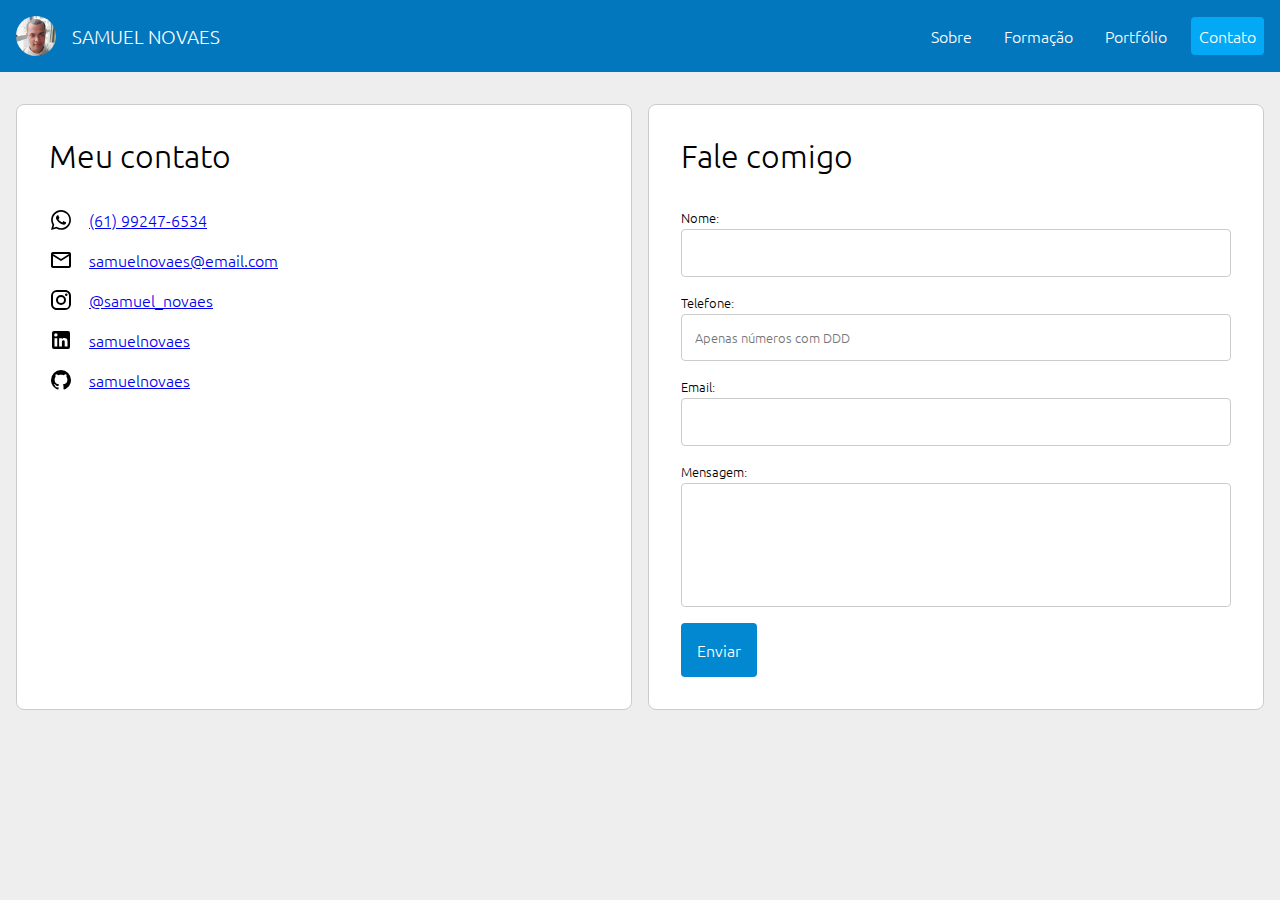
==== contato.html @ 1e697c5f "fix header reponsivity" ====
<!DOCTYPE html>
<html lang="pt-BR">

<head>
  <meta charset="UTF-8">
  <meta name="viewport" content="width=device-width, initial-scale=1.0">
  <title>Contato - Samuel Novaes</title>
  <link rel="preload" href="css/global.css" as="style" />
  <link rel="preload" href="css/contato.css" as="style" />
  <link rel="stylesheet" href="css/global.css">
  <link rel="stylesheet" href="css/contato.css">
  <link rel="shortcut icon" href="img/favicon.png" type="image/png">
</head>

<body>

  <header>
    <div class="container">
      <div class="menu-info">
        <div class="logo">
          <div class="avatar"></div>
          <span>Samuel Novaes</span>
        </div>
        <div id="menu-toggle"></div>
      </div>
      <nav id="menu">
        <ul>
          <li><a href="index.html">Sobre</a></li>
          <li><a href="formacao.html">Formação</a></li>
          <li><a href="portfolio.html">Portfólio</a></li>
          <li><a href="#">Contato</a></li>
        </ul>
      </nav>
    </div>
  </header>

  <main>
    <div class="container">
      <div class="row">

        <div class="card">
          <h1>Meu contato</h1>
          <div class="social">
            <div class="social-item">
              <img src="img/icons/whatsapp.svg">
              <a href="https://web.whatsapp.com/send?phone=5561992476534" title="WhatsApp" target="_blank">(61) 99247-6534</a>
            </div>
            <div class="social-item">
              <img src="img/icons/email.svg">
              <a href="mailto:samuelnovaes@email.com" title="E-mail">samuelnovaes@email.com</a>
            </div>
            <div class="social-item">
              <img src="img/icons/instagram.svg">
              <a href="https://instagram.com/samuel_novaes" title="Instagram" target="_blank">@samuel_novaes</a>
            </div>
            <div class="social-item">
              <img src="img/icons/linkedin.svg">
              <a href="https://www.linkedin.com/in/samuelnovaes" title="LinkedIn" target="_blank">samuelnovaes</a>
            </div>
            <div class="social-item">
              <img src="img/icons/github.svg">
              <a href="https://github.com/samuelnovaes" title="Github" target="_blank">samuelnovaes</a>
            </div>
          </div>
        </div>

        <div class="card">
          <h1>Fale comigo</h1>
          <form id="contact-form">
            <input type="hidden" name="access_key" value="a68bb881-5fca-451a-be86-a1e8e211fb91">
            <div class="field">
              <label for="nome">Nome:</label>
              <input name="nome" type="text" id="nome" required>
            </div>
            <div class="field">
              <label for="telefone">Telefone:</label>
              <input name="telefone" type="tel" id="telefone" placeholder="Apenas números com DDD" pattern="\d{11}" title="Insira um telefone válido" required>
            </div>
            <div class="field">
              <label for="email">Email:</label>
              <input name="email" type="email" id="email" required>
            </div>
            <div class="field">
              <label for="mensagem">Mensagem:</label>
              <textarea name="mensagem" id="mensagem" rows="5" required></textarea>
            </div>
            <button type="submit" id="submit-btn">Enviar</button>
          </form>
        </div>

      </div>
    </div>
  </main>

  <script src="scripts/global.js"></script>
  <script src="scripts/contato.js"></script>

</body>

</html>
---- css/global.css ----
@import url(fonts.css);

* {
  padding: 0;
  margin: 0;
  font-family: Ubuntu;
  box-sizing: border-box;
}

html {
  font-size: 16px;
}

:root {
  --color-primary-main: #0277BD;
  --color-primary-contrast: #FFFFFF;
  --color-primary-hover: #0288D1;
  --color-primary-active: #03A9F4;
  --color-borders: #CCCCCC;
}

body {
  background-color: #EEEEEE;
}

header {
  background-color: var(--color-primary-main);
  color: var(--color-primary-contrast);
  position: sticky;
  top: 0;
}

header .container {
  display: flex;
  align-items: center;
  justify-content: space-between;
  padding: 1em;
}

header nav ul {
  display: flex;
  list-style-type: none;
  gap: 1em;
}

header nav li {
  border-radius: 4px;
}

header nav a {
  text-decoration: none;
  padding: 0.5em;
  display: inline-block;
  color: var(--color-primary-contrast);
}

header nav li:hover {
  background-color: var(--color-primary-hover);
}

header nav li:has(a[href="#"]) {
  background-color: var(--color-primary-active);
}

header nav a:has(a[href="#"]) {
  cursor: default;
}

.container {
  max-width: 80em;
  margin: 0 auto;
  padding: 2em 1em;
}

p, h1 {
  margin-bottom: 1em;
}

hr {
  border: none;
  border-bottom: 1px solid var(--color-borders);
}

h1 {
  font-weight: normal;
}

button {
  background-color: var(--color-primary-hover);
  color: var(--color-primary-contrast);
  font-size: 1em;
  padding: 1em;
  border: none;
  cursor: pointer;
  border-radius: 4px;
  width: fit-content;
}

button:disabled {
  background-color: var(--color-borders);
  cursor: not-allowed;
}

.card {
  background-color: white;
  border-radius: 8px;
  border: 1px solid var(--color-borders);
  padding: 2em;
}

#menu-toggle {
  width: 2em;
  height: 2em;
  background-image: url(../img/icons/menu.svg);
  background-repeat: no-repeat;
  background-size: contain;
  cursor: pointer;
  display: none;
}

.menu-info {
  display: flex;
  justify-content: space-between;
  width: 100%;
  align-items: center;
}

.logo {
  display: flex;
  gap: 1em;
  align-items: center;
}

.logo span {
  font-size: 1.2em;
  font-weight: lighter;
  text-transform: uppercase;
}

.avatar {
  width: 2.5em;
  height: 2.5em;
  background-image: url(../img/avatar.jpg);
  background-size: cover;
  border-radius: 50%;
}

@media screen and (width < 1000px) {
  #menu-toggle {
    display: block;
  }
  header .container {
    flex-direction: column;
    align-items: flex-start;
    gap: 1em;
  }
  header nav {
    display: none;
    width: 100%;
    position: fixed;
    background-color: var(--color-primary-main);
    top: 4.5em;
    left: 0;
    padding: 0 0.5em 0.5em 0.5em;
  }
  header nav ul {
    flex-direction: column;
  }
  .card {
    padding: 1em;
  }
  .container {
    padding: 1em;
  }
}
---- css/contato.css ----
.field {
  display: flex;
  flex-direction: column;
  gap: 2px;
}

.field label {
  font-size: small;
}

.card {
  flex: 1;
}

.field input, .field textarea {
  padding: 1em;
  border: 1px solid var(--color-borders);
  border-radius: 4px;
}

.field input:focus, .field textarea:focus {
  outline: 1px solid var(--color-primary-main)
}

.field textarea {
  resize: none;
}

form {
  display: flex;
  flex-direction: column;
  gap: 1em;
}

.row {
  display: flex;
  gap: 1em;
}

.social {
  display: flex;
  flex-direction: column;
  gap: 1em;
}

.social-item {
  display: flex;
  align-items: center;
  gap: 1em;
}

.social-item img {
  width: 1.5em;
  height: 1.5em;
}

@media screen and (width < 1000px) {
  .row {
    flex-direction: column;
  }
}
---- css/global.css ----
@import url(fonts.css);

* {
  padding: 0;
  margin: 0;
  font-family: Ubuntu;
  box-sizing: border-box;
}

html {
  font-size: 16px;
}

:root {
  --color-primary-main: #0277BD;
  --color-primary-contrast: #FFFFFF;
  --color-primary-hover: #0288D1;
  --color-primary-active: #03A9F4;
  --color-borders: #CCCCCC;
}

body {
  background-color: #EEEEEE;
}

header {
  background-color: var(--color-primary-main);
  color: var(--color-primary-contrast);
  position: sticky;
  top: 0;
}

header .container {
  display: flex;
  align-items: center;
  justify-content: space-between;
  padding: 1em;
}

header nav ul {
  display: flex;
  list-style-type: none;
  gap: 1em;
}

header nav li {
  border-radius: 4px;
}

header nav a {
  text-decoration: none;
  padding: 0.5em;
  display: inline-block;
  color: var(--color-primary-contrast);
}

header nav li:hover {
  background-color: var(--color-primary-hover);
}

header nav li:has(a[href="#"]) {
  background-color: var(--color-primary-active);
}

header nav a:has(a[href="#"]) {
  cursor: default;
}

.container {
  max-width: 80em;
  margin: 0 auto;
  padding: 2em 1em;
}

p, h1 {
  margin-bottom: 1em;
}

hr {
  border: none;
  border-bottom: 1px solid var(--color-borders);
}

h1 {
  font-weight: normal;
}

button {
  background-color: var(--color-primary-hover);
  color: var(--color-primary-contrast);
  font-size: 1em;
  padding: 1em;
  border: none;
  cursor: pointer;
  border-radius: 4px;
  width: fit-content;
}

button:disabled {
  background-color: var(--color-borders);
  cursor: not-allowed;
}

.card {
  background-color: white;
  border-radius: 8px;
  border: 1px solid var(--color-borders);
  padding: 2em;
}

#menu-toggle {
  width: 2em;
  height: 2em;
  background-image: url(../img/icons/menu.svg);
  background-repeat: no-repeat;
  background-size: contain;
  cursor: pointer;
  display: none;
}

.menu-info {
  display: flex;
  justify-content: space-between;
  width: 100%;
  align-items: center;
}

.logo {
  display: flex;
  gap: 1em;
  align-items: center;
}

.logo span {
  font-size: 1.2em;
  font-weight: lighter;
  text-transform: uppercase;
}

.avatar {
  width: 2.5em;
  height: 2.5em;
  background-image: url(../img/avatar.jpg);
  background-size: cover;
  border-radius: 50%;
}

@media screen and (width < 1000px) {
  #menu-toggle {
    display: block;
  }
  header .container {
    flex-direction: column;
    align-items: flex-start;
    gap: 1em;
  }
  header nav {
    display: none;
    width: 100%;
    position: fixed;
    background-color: var(--color-primary-main);
    top: 4.5em;
    left: 0;
    padding: 0 0.5em 0.5em 0.5em;
  }
  header nav ul {
    flex-direction: column;
  }
  .card {
    padding: 1em;
  }
  .container {
    padding: 1em;
  }
}
---- css/contato.css ----
.field {
  display: flex;
  flex-direction: column;
  gap: 2px;
}

.field label {
  font-size: small;
}

.card {
  flex: 1;
}

.field input, .field textarea {
  padding: 1em;
  border: 1px solid var(--color-borders);
  border-radius: 4px;
}

.field input:focus, .field textarea:focus {
  outline: 1px solid var(--color-primary-main)
}

.field textarea {
  resize: none;
}

form {
  display: flex;
  flex-direction: column;
  gap: 1em;
}

.row {
  display: flex;
  gap: 1em;
}

.social {
  display: flex;
  flex-direction: column;
  gap: 1em;
}

.social-item {
  display: flex;
  align-items: center;
  gap: 1em;
}

.social-item img {
  width: 1.5em;
  height: 1.5em;
}

@media screen and (width < 1000px) {
  .row {
    flex-direction: column;
  }
}
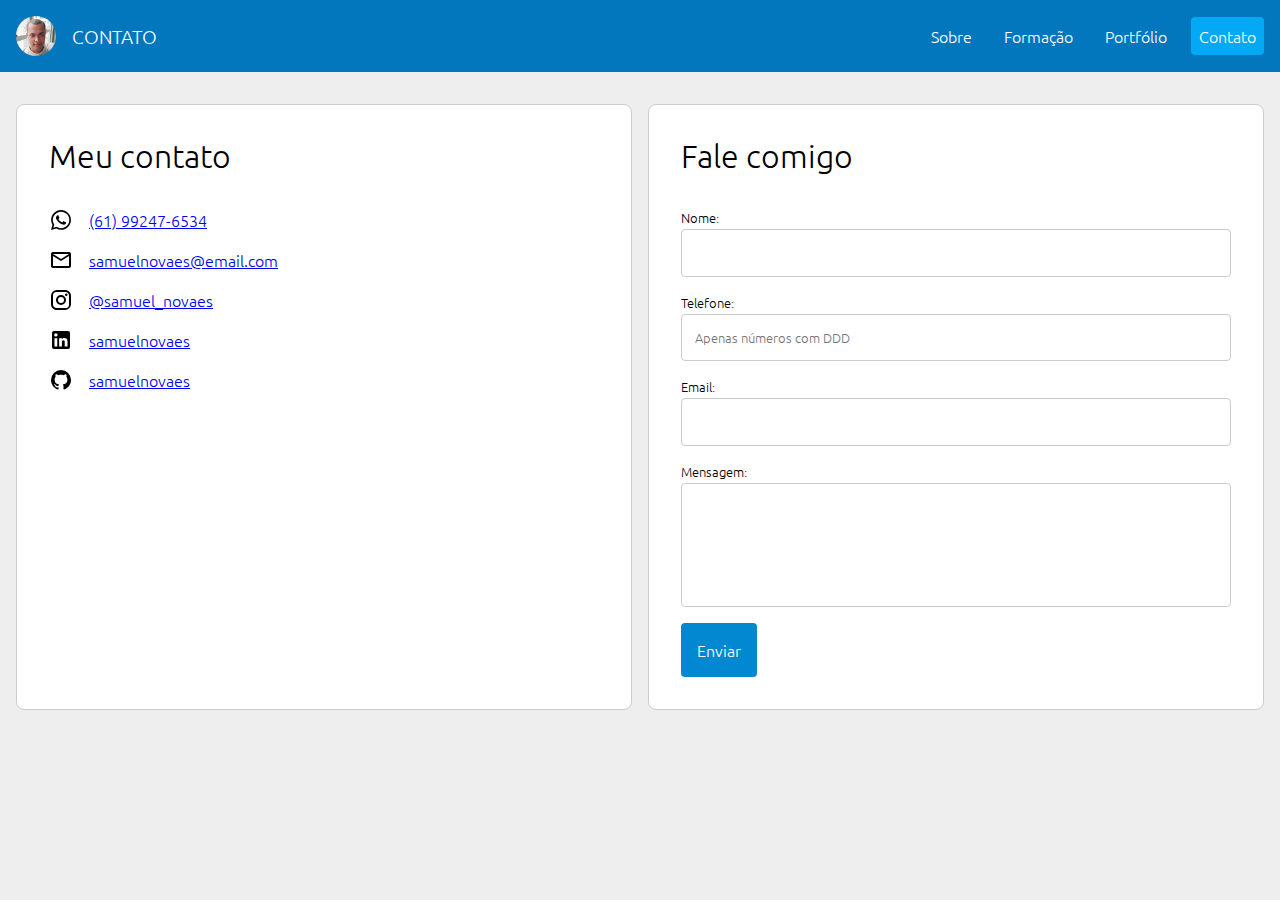
==== commit f98acb45: "change page title" ====
--- a/contato.html
+++ b/contato.html
@@ -5,8 +5,9 @@
   <meta charset="UTF-8">
   <meta name="viewport" content="width=device-width, initial-scale=1.0">
   <title>Contato - Samuel Novaes</title>
-  <link rel="preload" href="css/global.css" as="style" />
-  <link rel="preload" href="css/contato.css" as="style" />
+  <link rel="preload" href="css/global.css" as="style">
+  <link rel="preload" href="css/contato.css" as="style">
+  <link rel="preload" href="img/avatar.jpg" as="image">
   <link rel="stylesheet" href="css/global.css">
   <link rel="stylesheet" href="css/contato.css">
   <link rel="shortcut icon" href="img/favicon.png" type="image/png">
@@ -19,7 +20,7 @@
       <div class="menu-info">
         <div class="logo">
           <div class="avatar"></div>
-          <span>Samuel Novaes</span>
+          <span>Contato</span>
         </div>
         <div id="menu-toggle"></div>
       </div>
@@ -38,7 +39,7 @@
     <div class="container">
       <div class="row">
 
-        <div class="card">
+        <section class="card">
           <h1>Meu contato</h1>
           <div class="social">
             <div class="social-item">
@@ -62,9 +63,9 @@
               <a href="https://github.com/samuelnovaes" title="Github" target="_blank">samuelnovaes</a>
             </div>
           </div>
-        </div>
+        </section>
 
-        <div class="card">
+        <section class="card">
           <h1>Fale comigo</h1>
           <form id="contact-form">
             <input type="hidden" name="access_key" value="a68bb881-5fca-451a-be86-a1e8e211fb91">
@@ -86,7 +87,7 @@
             </div>
             <button type="submit" id="submit-btn">Enviar</button>
           </form>
-        </div>
+        </section>
 
       </div>
     </div>
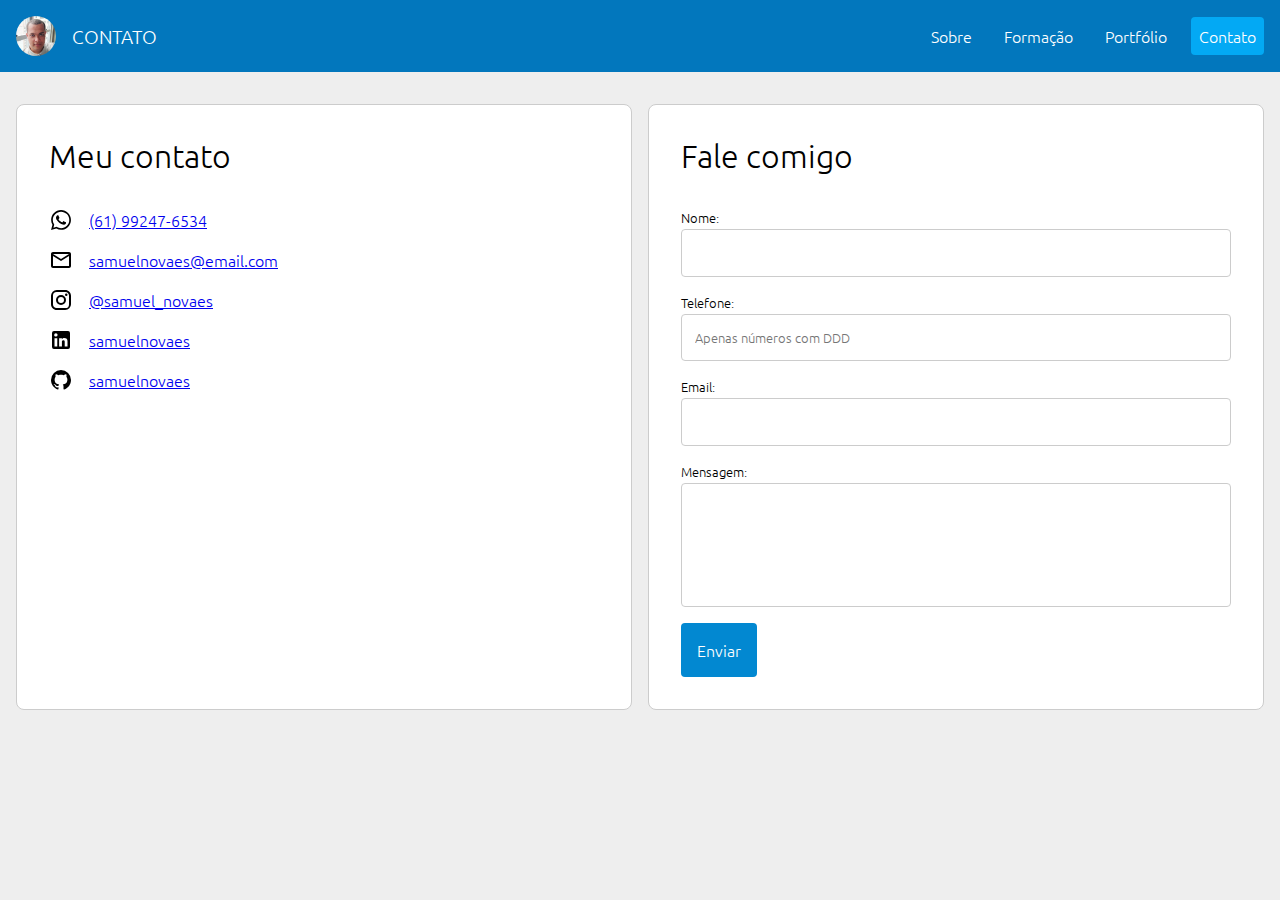
==== commit 2384c8fd: "remove preload" ====
--- a/contato.html
+++ b/contato.html
@@ -5,9 +5,6 @@
   <meta charset="UTF-8">
   <meta name="viewport" content="width=device-width, initial-scale=1.0">
   <title>Contato - Samuel Novaes</title>
-  <link rel="preload" href="css/global.css" as="style">
-  <link rel="preload" href="css/contato.css" as="style">
-  <link rel="preload" href="img/avatar.jpg" as="image">
   <link rel="stylesheet" href="css/global.css">
   <link rel="stylesheet" href="css/contato.css">
   <link rel="shortcut icon" href="img/favicon.png" type="image/png">
--- a/css/global.css
+++ b/css/global.css
@@ -106,6 +106,28 @@
   border-radius: 8px;
   border: 1px solid var(--color-borders);
   padding: 2em;
+  overflow: hidden;
+}
+
+.card-image {
+  object-fit: cover;
+  object-position: center;
+  width: 400px;
+  min-height: 100%;
+}
+
+.card:has(.card-content) {
+  padding: 0;
+  display: flex;
+}
+
+.card-content {
+  padding: 2em;
+  flex: 1;
+}
+
+.card-content p {
+  line-height: 1.5em;
 }
 
 #menu-toggle {
@@ -172,4 +194,14 @@
   .container {
     padding: 1em;
   }
+  .card-image {
+    width: 100%;
+    height: 300px;
+  }
+  .card:has(.card-content) {
+    flex-direction: column;
+  }
+  .card-content {
+    padding: 1em;
+  }
 }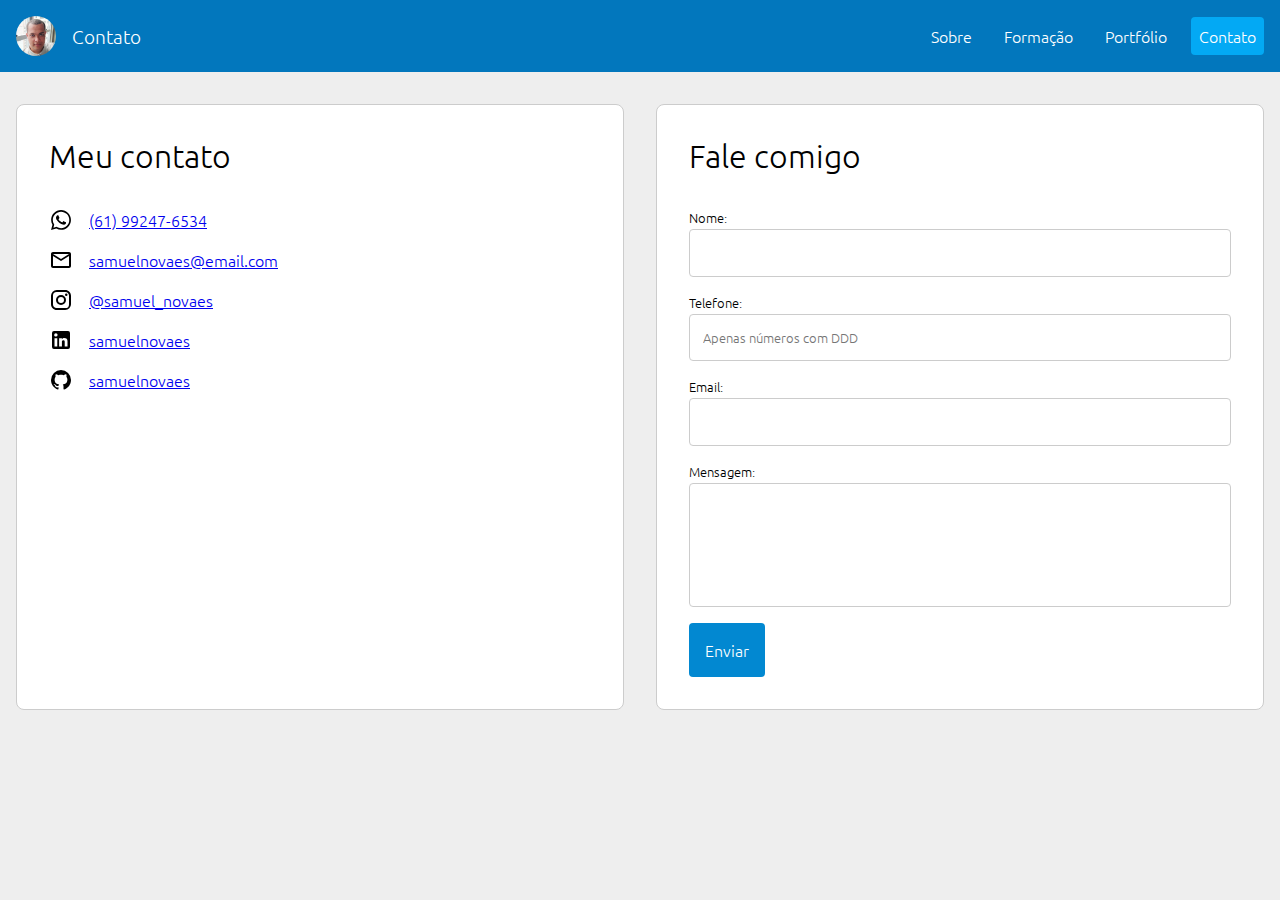
==== commit 47bce939: "fix some styles" ====
--- a/contato.html
+++ b/contato.html
@@ -16,7 +16,7 @@
     <div class="container">
       <div class="menu-info">
         <div class="logo">
-          <div class="avatar"></div>
+          <a href="index.html"><div class="avatar"></div></a>
           <span>Contato</span>
         </div>
         <div id="menu-toggle"></div>
@@ -33,9 +33,7 @@
   </header>
 
   <main>
-    <div class="container">
-      <div class="row">
-
+    <div class="container row">
         <section class="card">
           <h1>Meu contato</h1>
           <div class="social">
@@ -85,8 +83,6 @@
             <button type="submit" id="submit-btn">Enviar</button>
           </form>
         </section>
-
-      </div>
     </div>
   </main>
 
--- a/css/global.css
+++ b/css/global.css
@@ -72,7 +72,23 @@
   padding: 2em 1em;
 }
 
-p, h1 {
+.container.column {
+  display: flex;
+  flex-direction: column;
+  gap: 2em;
+}
+
+.container.row {
+  display: flex;
+  gap: 2em;
+}
+
+.container.row .card {
+  flex: 1;
+}
+
+p,
+h1 {
   margin-bottom: 1em;
 }
 
@@ -156,7 +172,6 @@
 .logo span {
   font-size: 1.2em;
   font-weight: lighter;
-  text-transform: uppercase;
 }
 
 .avatar {
@@ -167,15 +182,47 @@
   border-radius: 50%;
 }
 
+.field {
+  display: flex;
+  flex-direction: column;
+  gap: 2px;
+}
+
+.field label {
+  font-size: small;
+}
+
+.field input, .field textarea {
+  padding: 1em;
+  border: 1px solid var(--color-borders);
+  border-radius: 4px;
+}
+
+.field input:focus, .field textarea:focus {
+  outline: 1px solid var(--color-primary-main)
+}
+
+.field textarea {
+  resize: none;
+}
+
+form {
+  display: flex;
+  flex-direction: column;
+  gap: 1em;
+}
+
 @media screen and (width < 1000px) {
   #menu-toggle {
     display: block;
   }
+
   header .container {
     flex-direction: column;
     align-items: flex-start;
     gap: 1em;
   }
+
   header nav {
     display: none;
     width: 100%;
@@ -185,23 +232,38 @@
     left: 0;
     padding: 0 0.5em 0.5em 0.5em;
   }
+
   header nav ul {
     flex-direction: column;
   }
+
   .card {
     padding: 1em;
   }
+
   .container {
     padding: 1em;
   }
+
   .card-image {
     width: 100%;
     height: 300px;
   }
+
   .card:has(.card-content) {
     flex-direction: column;
   }
+
   .card-content {
     padding: 1em;
   }
+
+  .container.column {
+    gap: 1em;
+  }
+
+  .container.row {
+    gap: 1em;
+    flex-direction: column;
+  }
 }--- a/css/contato.css
+++ b/css/contato.css
@@ -1,42 +1,3 @@
-.field {
-  display: flex;
-  flex-direction: column;
-  gap: 2px;
-}
-
-.field label {
-  font-size: small;
-}
-
-.card {
-  flex: 1;
-}
-
-.field input, .field textarea {
-  padding: 1em;
-  border: 1px solid var(--color-borders);
-  border-radius: 4px;
-}
-
-.field input:focus, .field textarea:focus {
-  outline: 1px solid var(--color-primary-main)
-}
-
-.field textarea {
-  resize: none;
-}
-
-form {
-  display: flex;
-  flex-direction: column;
-  gap: 1em;
-}
-
-.row {
-  display: flex;
-  gap: 1em;
-}
-
 .social {
   display: flex;
   flex-direction: column;
@@ -52,10 +13,4 @@
 .social-item img {
   width: 1.5em;
   height: 1.5em;
-}
-
-@media screen and (width < 1000px) {
-  .row {
-    flex-direction: column;
-  }
 }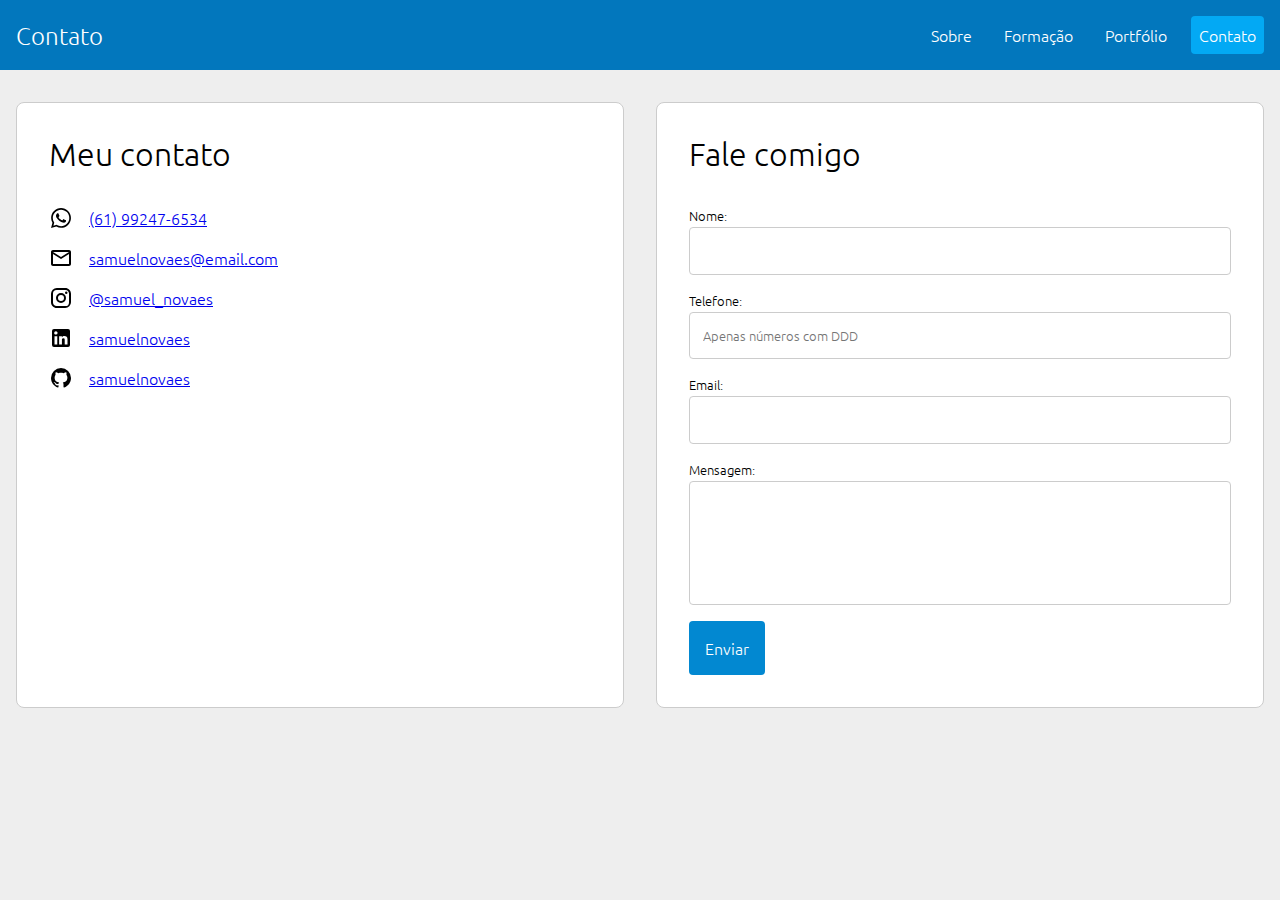
==== commit f6d6dcc7: "fix styles" ====
--- a/contato.html
+++ b/contato.html
@@ -15,10 +15,7 @@
   <header>
     <div class="container">
       <div class="menu-info">
-        <div class="logo">
-          <a href="index.html"><div class="avatar"></div></a>
-          <span>Contato</span>
-        </div>
+        <span class="page-title">Contato</span>
         <div id="menu-toggle"></div>
       </div>
       <nav id="menu">
--- a/css/global.css
+++ b/css/global.css
@@ -62,7 +62,7 @@
   background-color: var(--color-primary-active);
 }
 
-header nav a:has(a[href="#"]) {
+header nav a[href="#"] {
   cursor: default;
 }
 
@@ -87,7 +87,7 @@
   flex: 1;
 }
 
-p,
+p:not(:last-child),
 h1 {
   margin-bottom: 1em;
 }
@@ -163,23 +163,8 @@
   align-items: center;
 }
 
-.logo {
-  display: flex;
-  gap: 1em;
-  align-items: center;
-}
-
-.logo span {
-  font-size: 1.2em;
-  font-weight: lighter;
-}
-
-.avatar {
-  width: 2.5em;
-  height: 2.5em;
-  background-image: url(../img/avatar.jpg);
-  background-size: cover;
-  border-radius: 50%;
+.page-title {
+  font-size: 1.5em;
 }
 
 .field {
@@ -228,7 +213,7 @@
     width: 100%;
     position: fixed;
     background-color: var(--color-primary-main);
-    top: 4.5em;
+    top: 4em;
     left: 0;
     padding: 0 0.5em 0.5em 0.5em;
   }
